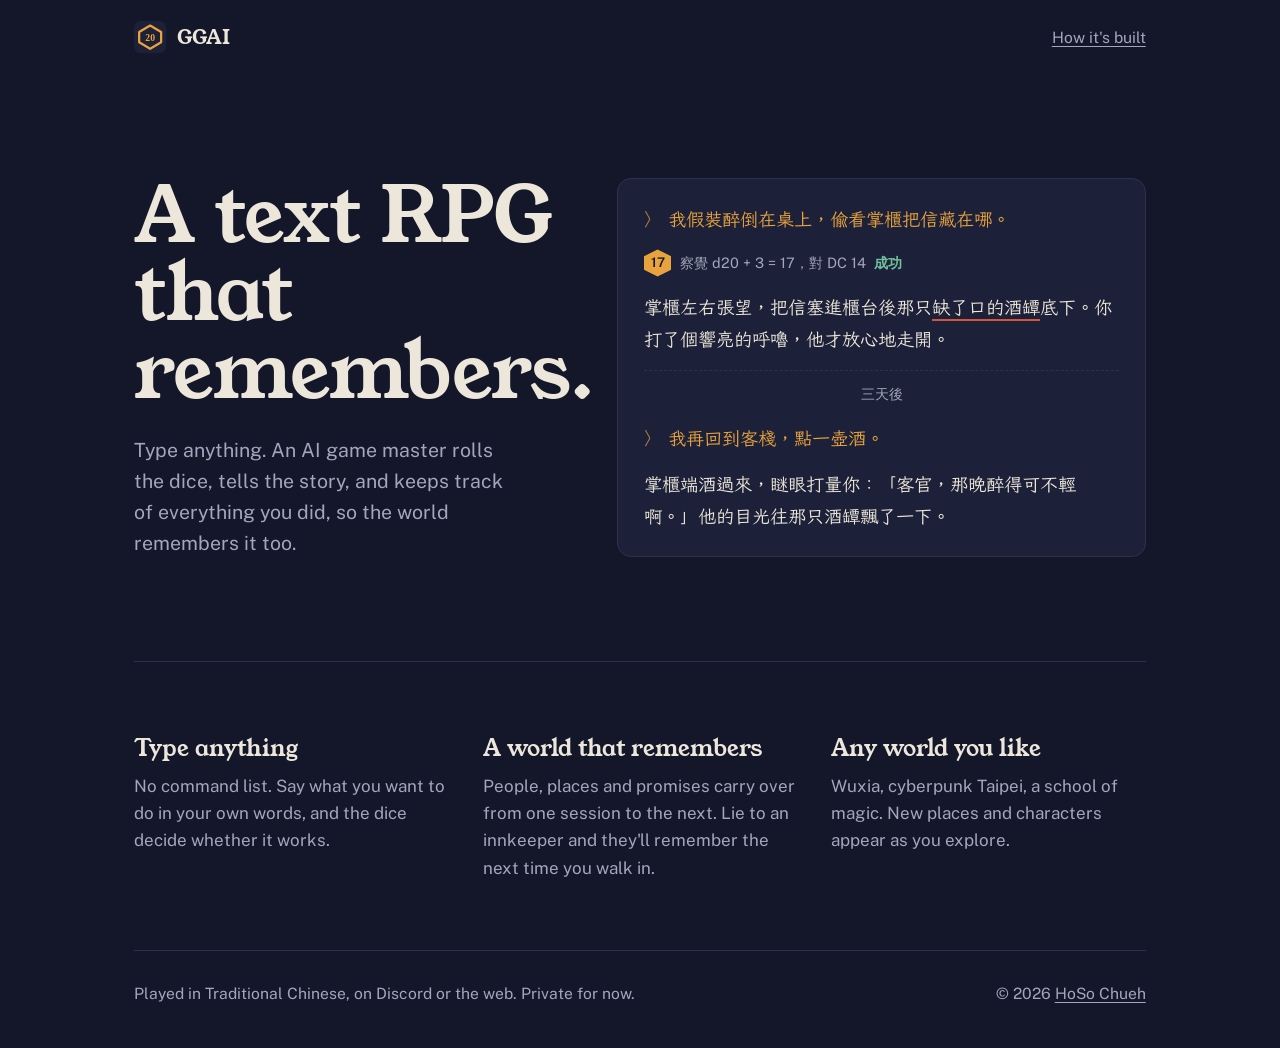
==== ggai/index.html @ babc4c61 "feat: GGAI product landing page Co-Authored-By: Claude Opus 5.5 <noreply@anthropic.com>" ====
<!DOCTYPE html>
<html lang="en">
<head>
  <meta charset="UTF-8" />
  <meta name="viewport" content="width=device-width, initial-scale=1.0" />
  <title>GGAI — a text RPG that remembers</title>
  <meta name="description" content="GGAI is a text RPG with an AI game master. Type anything, roll the dice, and play in a world that remembers what you did." />

  <link rel="preconnect" href="https://fonts.googleapis.com" />
  <link rel="preconnect" href="https://fonts.gstatic.com" crossorigin />
  <link href="https://fonts.googleapis.com/css2?family=Young+Serif&family=Public+Sans:wght@400;500;600&family=LXGW+WenKai+TC:wght@400;700&display=swap" rel="stylesheet" />
  <link rel="icon" href="data:image/svg+xml,<svg xmlns='http://www.w3.org/2000/svg' viewBox='0 0 100 100'><rect width='100' height='100' rx='22' fill='%23171A2E'/><path d='M50 14 84 34v32L50 86 16 66V34z' fill='none' stroke='%23E8A33D' stroke-width='7' stroke-linejoin='round'/><text x='50' y='62' font-size='30' font-family='serif' font-weight='700' text-anchor='middle' fill='%23E8A33D'>20</text></svg>" />

  <style>
    :root {
      --night:   #14172A;
      --panel:   #1C2038;
      --line:    #2C3150;
      --ink:     #ECE7DA;
      --soft:    #A3A6BC;
      --lantern: #E8A33D;
      --seal:    #D2553C;
      --jade:    #6FBF9A;

      --display: "Young Serif", Georgia, serif;
      --body:    "Public Sans", ui-sans-serif, system-ui, sans-serif;
      --story:   "LXGW WenKai TC", "Kaiti TC", "STKaiti", serif;
    }

    * { box-sizing: border-box; }
    html { font-size: 17px; color-scheme: dark; }
    body {
      margin: 0;
      background: var(--night);
      color: var(--ink);
      font-family: var(--body);
      line-height: 1.6;
      -webkit-font-smoothing: antialiased;
    }
    a { color: inherit; text-underline-offset: 3px; }
    :focus-visible { outline: 2px solid var(--lantern); outline-offset: 3px; border-radius: 4px; }

    .wrap { max-width: 62rem; margin: 0 auto; padding-inline: 1.25rem; }

    .bar {
      display: flex; align-items: center; justify-content: space-between;
      gap: 1rem; padding-block: 1.25rem;
    }
    .brand {
      display: flex; align-items: center; gap: 0.6rem;
      font-family: var(--display); font-size: 1.15rem; text-decoration: none;
    }
    .brand svg { width: 1.9rem; height: 1.9rem; flex: none; }
    .bar a.small { font-size: 0.92rem; color: var(--soft); }

    .hero {
      display: grid;
      grid-template-columns: minmax(0, 0.9fr) minmax(0, 1.1fr);
      align-items: center;
      gap: 3rem;
      padding-block: clamp(2.5rem, 8vw, 6rem);
    }
    h1, h2 { margin: 0; font-weight: 400; }
    h1 {
      font-family: var(--display);
      font-size: clamp(2.8rem, 7vw, 4.6rem);
      line-height: 1;
      letter-spacing: -0.01em;
      margin-bottom: 1.3rem;
    }
    .lede { font-size: 1.15rem; color: var(--soft); max-width: 32ch; margin: 0; }

    /* ---------- Play log ---------- */
    .log {
      background: var(--panel);
      border: 1px solid var(--line);
      border-radius: 14px;
      padding: 1.4rem 1.5rem;
      font-family: var(--story);
      font-size: 1.08rem;
      line-height: 1.75;
      margin: 0;
    }
    .log p { margin: 0; }
    .log p + p { margin-top: 0.85rem; }
    .log .you { color: var(--lantern); }
    .log .you::before { content: "〉"; margin-right: 0.35rem; opacity: 0.7; }
    .log .roll {
      font-family: var(--body);
      font-size: 0.85rem;
      color: var(--soft);
      display: flex; align-items: center; gap: 0.5rem;
    }
    .log .roll b { color: var(--jade); font-weight: 600; }
    .log .die {
      width: 1.6rem; height: 1.6rem; flex: none;
      display: inline-grid; place-items: center;
      font-weight: 600; font-size: 0.78rem; color: var(--night);
      background: var(--lantern);
      clip-path: polygon(50% 0, 100% 25%, 100% 75%, 50% 100%, 0 75%, 0 25%);
    }
    .log .later {
      font-family: var(--body);
      font-size: 0.8rem;
      color: var(--soft);
      text-align: center;
      border-top: 1px dashed var(--line);
      padding-top: 0.75rem;
    }
    .log mark { background: none; color: var(--ink); border-bottom: 2px solid var(--seal); }

    @media (prefers-reduced-motion: no-preference) {
      .log p { opacity: 0; animation: appear 0.6s ease-out forwards; }
      .log p:nth-child(1) { animation-delay: 0.3s; }
      .log p:nth-child(2) { animation-delay: 1.1s; }
      .log p:nth-child(3) { animation-delay: 1.8s; }
      .log p:nth-child(4) { animation-delay: 3.2s; }
      .log p:nth-child(5) { animation-delay: 3.9s; }
      .log p:nth-child(6) { animation-delay: 4.7s; }
    }
    @keyframes appear {
      from { opacity: 0; transform: translateY(6px); }
      to   { opacity: 1; transform: none; }
    }

    /* ---------- Features ---------- */
    .features {
      list-style: none; margin: 0; padding: clamp(2.5rem, 6vw, 4rem) 0;
      border-top: 1px solid var(--line);
      display: grid; grid-template-columns: repeat(3, minmax(0, 1fr));
      gap: 2rem;
    }
    .features h2 { font-family: var(--display); font-size: 1.35rem; margin-bottom: 0.4rem; }
    .features p { margin: 0; color: var(--soft); }

    footer {
      border-top: 1px solid var(--line);
      padding-block: 1.75rem 2.5rem;
      display: flex; justify-content: space-between; flex-wrap: wrap; gap: 0.75rem;
      color: var(--soft); font-size: 0.92rem;
    }

    @media (max-width: 760px) {
      .hero { grid-template-columns: 1fr; gap: 2.25rem; }
      .features { grid-template-columns: 1fr; gap: 1.75rem; }
    }
  </style>
</head>
<body>
  <header class="wrap bar">
    <a class="brand" href="/ggai/">
      <svg viewBox="0 0 100 100" aria-hidden="true"><rect width="100" height="100" rx="22" fill="#1C2038"/><path d="M50 14 84 34v32L50 86 16 66V34z" fill="none" stroke="#E8A33D" stroke-width="7" stroke-linejoin="round"/><text x="50" y="62" font-size="30" font-family="Georgia, serif" font-weight="700" text-anchor="middle" fill="#E8A33D">20</text></svg>
      GGAI
    </a>
    <a class="small" href="/projects/ggai.html">How it's built</a>
  </header>

  <main class="wrap">
    <section class="hero">
      <div>
        <h1>A text RPG that remembers.</h1>
        <p class="lede">Type anything. An AI game master rolls the dice, tells
          the story, and keeps track of everything you did, so the world
          remembers it too.</p>
      </div>

      <div class="log" lang="zh-Hant" role="img" aria-label="An example of play: the player pretends to be drunk to see where the innkeeper hides a letter, rolls a success, and three days later the innkeeper recognises them.">
        <p class="you">我假裝醉倒在桌上，偷看掌櫃把信藏在哪。</p>
        <p class="roll"><span class="die">17</span> 察覺 d20 + 3 = 17，對 DC 14 <b>成功</b></p>
        <p>掌櫃左右張望，把信塞進櫃台後那只<mark>缺了口的酒罈</mark>底下。你打了個響亮的呼嚕，他才放心地走開。</p>
        <p class="later">三天後</p>
        <p class="you">我再回到客棧，點一壺酒。</p>
        <p>掌櫃端酒過來，瞇眼打量你：「客官，那晚醉得可不輕啊。」他的目光往那只酒罈飄了一下。</p>
      </div>
    </section>

    <ul class="features">
      <li>
        <h2>Type anything</h2>
        <p>No command list. Say what you want to do in your own words, and the
          dice decide whether it works.</p>
      </li>
      <li>
        <h2>A world that remembers</h2>
        <p>People, places and promises carry over from one session to the
          next. Lie to an innkeeper and they'll remember the next time you
          walk in.</p>
      </li>
      <li>
        <h2>Any world you like</h2>
        <p>Wuxia, cyberpunk Taipei, a school of magic. New places and
          characters appear as you explore.</p>
      </li>
    </ul>

    <footer>
      <span>Played in Traditional Chinese, on Discord or the web. Private for now.</span>
      <span>© <span id="year"></span> <a href="/">HoSo Chueh</a></span>
    </footer>
  </main>

  <script src="/main.js"></script>
</body>
</html>
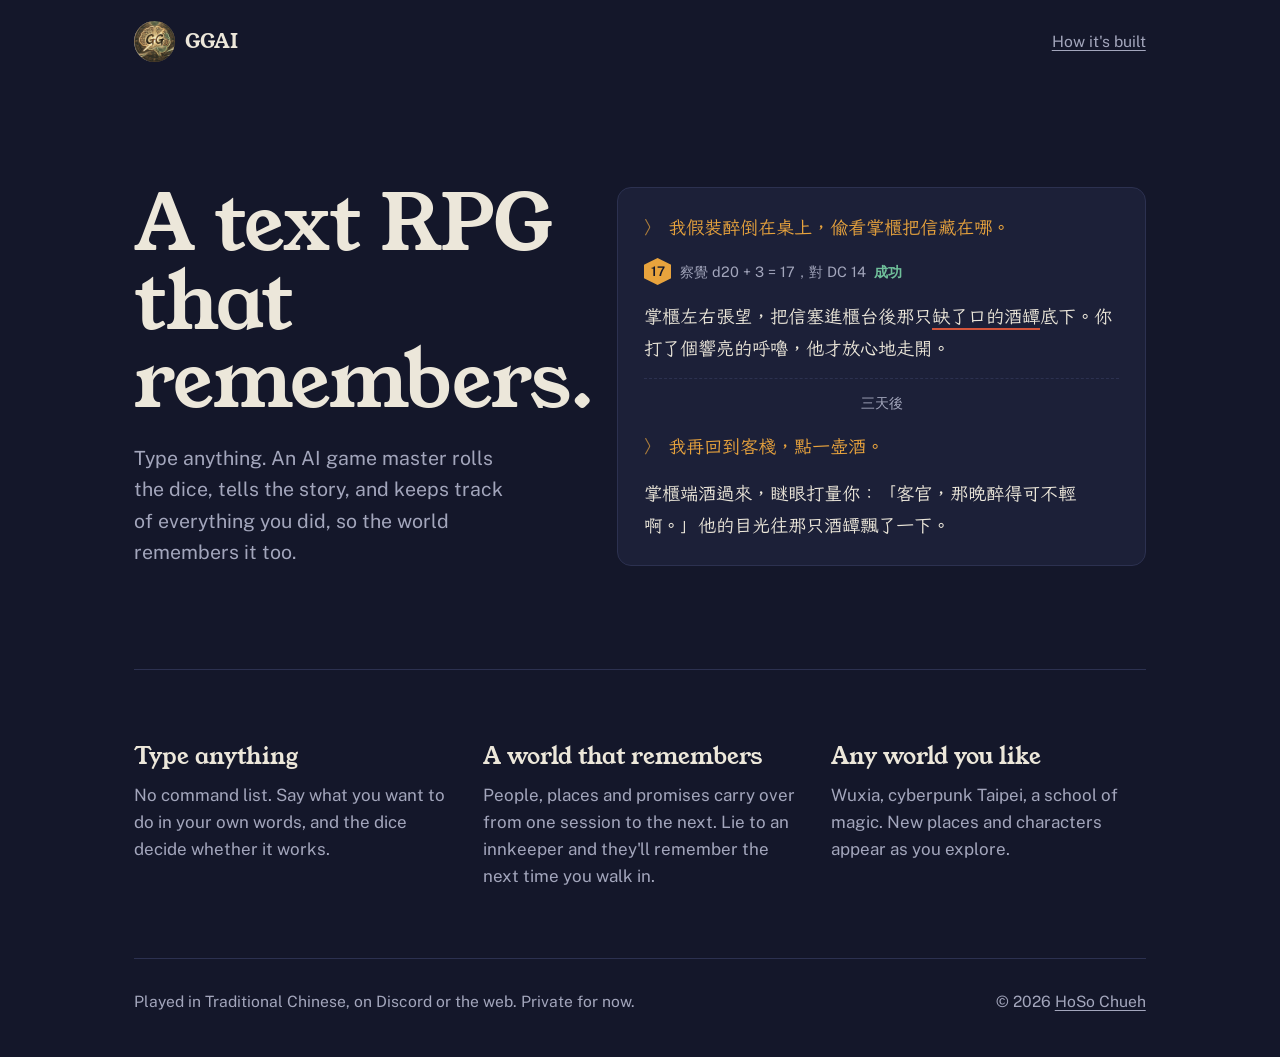
==== commit 36a5efe9: "feat: use GG medallion as GGAI icon Co-Authored-By: Claude Opus 5.5 <noreply@anthropic.com>" ====
--- a/ggai/index.html
+++ b/ggai/index.html
@@ -9,7 +9,7 @@
   <link rel="preconnect" href="https://fonts.googleapis.com" />
   <link rel="preconnect" href="https://fonts.gstatic.com" crossorigin />
   <link href="https://fonts.googleapis.com/css2?family=Young+Serif&family=Public+Sans:wght@400;500;600&family=LXGW+WenKai+TC:wght@400;700&display=swap" rel="stylesheet" />
-  <link rel="icon" href="data:image/svg+xml,<svg xmlns='http://www.w3.org/2000/svg' viewBox='0 0 100 100'><rect width='100' height='100' rx='22' fill='%23171A2E'/><path d='M50 14 84 34v32L50 86 16 66V34z' fill='none' stroke='%23E8A33D' stroke-width='7' stroke-linejoin='round'/><text x='50' y='62' font-size='30' font-family='serif' font-weight='700' text-anchor='middle' fill='%23E8A33D'>20</text></svg>" />
+  <link rel="icon" type="image/png" href="/ggai/favicon.png" />
 
   <style>
     :root {
@@ -50,7 +50,7 @@
       display: flex; align-items: center; gap: 0.6rem;
       font-family: var(--display); font-size: 1.15rem; text-decoration: none;
     }
-    .brand svg { width: 1.9rem; height: 1.9rem; flex: none; }
+    .brand img { width: 2.4rem; height: 2.4rem; flex: none; border-radius: 50%; }
     .bar a.small { font-size: 0.92rem; color: var(--soft); }
 
     .hero {
@@ -149,7 +149,7 @@
 <body>
   <header class="wrap bar">
     <a class="brand" href="/ggai/">
-      <svg viewBox="0 0 100 100" aria-hidden="true"><rect width="100" height="100" rx="22" fill="#1C2038"/><path d="M50 14 84 34v32L50 86 16 66V34z" fill="none" stroke="#E8A33D" stroke-width="7" stroke-linejoin="round"/><text x="50" y="62" font-size="30" font-family="Georgia, serif" font-weight="700" text-anchor="middle" fill="#E8A33D">20</text></svg>
+      <img src="/ggai/icon.png" alt="" width="40" height="40" />
       GGAI
     </a>
     <a class="small" href="/projects/ggai.html">How it's built</a>
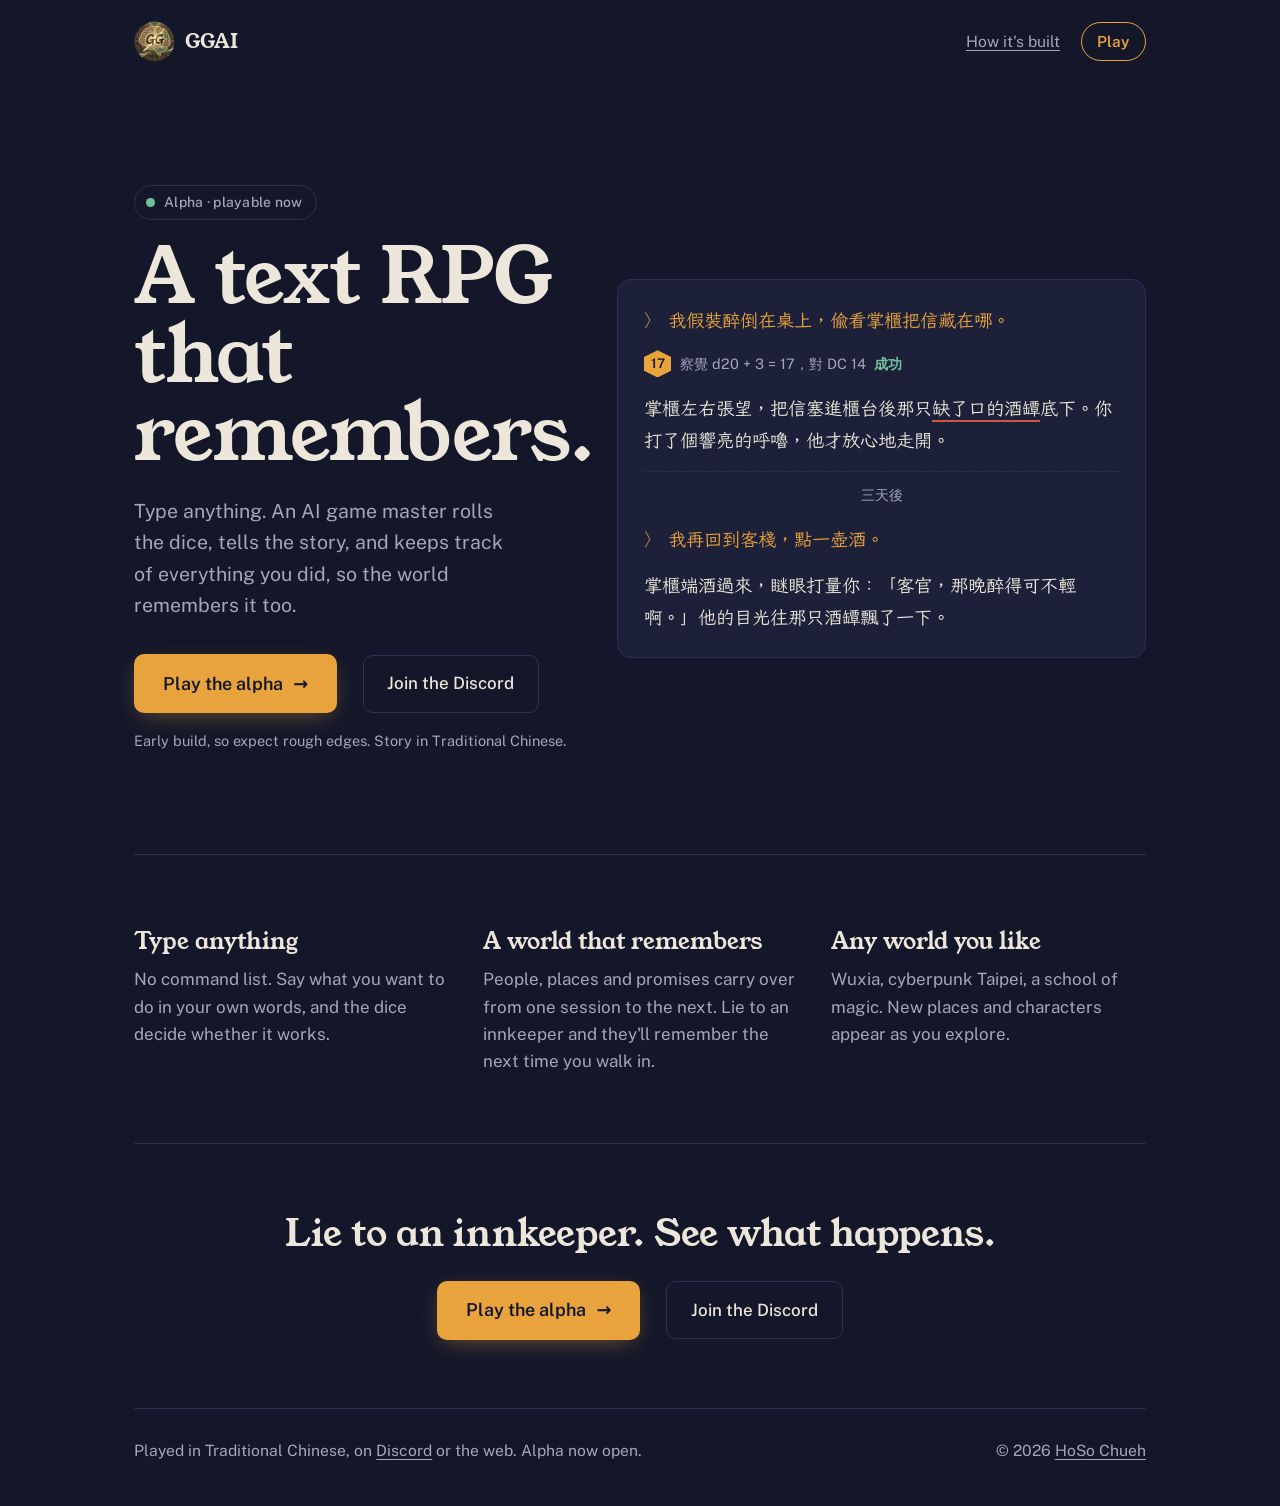
==== commit de11a181: "feat: add alpha play and Discord CTAs to GGAI product page Co-Authored-By: Claude Sonnet 5.5 <norepl" ====
--- a/ggai/index.html
+++ b/ggai/index.html
@@ -71,6 +71,64 @@
     .lede { font-size: 1.15rem; color: var(--soft); max-width: 32ch; margin: 0; }
 
     /* ---------- Play log ---------- */
+    /* ---------- CTA ---------- */
+    .eyebrow {
+      display: inline-flex; align-items: center; gap: 0.55rem;
+      margin: 0 0 1.1rem; padding: 0.3rem 0.8rem 0.3rem 0.65rem;
+      border: 1px solid var(--line); border-radius: 999px;
+      font-size: 0.82rem; font-weight: 500; letter-spacing: 0.02em; color: var(--soft);
+    }
+    .eyebrow::before {
+      content: ""; width: 0.5rem; height: 0.5rem; border-radius: 50%;
+      background: var(--jade); box-shadow: 0 0 0 0 rgba(111,191,154,0.5);
+    }
+    @media (prefers-reduced-motion: no-preference) {
+      .eyebrow::before { animation: pulse 2.4s ease-out infinite; }
+    }
+    @keyframes pulse {
+      70%  { box-shadow: 0 0 0 0.5rem rgba(111,191,154,0); }
+      100% { box-shadow: 0 0 0 0 rgba(111,191,154,0); }
+    }
+
+    .actions { display: flex; align-items: center; flex-wrap: wrap; gap: 0.75rem 1.5rem; margin-top: 2rem; }
+    .cta {
+      display: inline-flex; align-items: center; gap: 0.6rem;
+      padding: 0.9rem 1.7rem; border-radius: 10px;
+      background: var(--lantern); color: var(--night);
+      font-weight: 600; font-size: 1.05rem; text-decoration: none;
+      box-shadow: 0 6px 24px -8px rgba(232,163,61,0.55);
+      transition: transform 0.15s, background 0.15s, box-shadow 0.15s;
+    }
+    .cta span { transition: transform 0.15s; }
+    .cta:hover { background: #F0B457; transform: translateY(-2px); box-shadow: 0 10px 28px -8px rgba(232,163,61,0.7); }
+    .cta:hover span { transform: translateX(3px); }
+    .cta:active { transform: none; }
+    .ghost {
+      display: inline-flex; align-items: center; justify-content: center;
+      padding: 0.85rem 1.4rem; border-radius: 10px;
+      border: 1px solid var(--line); color: var(--ink);
+      font-weight: 500; font-size: 1rem; text-decoration: none;
+      transition: border-color 0.15s, background 0.15s;
+    }
+    .ghost:hover { border-color: var(--soft); background: var(--panel); }
+    .fine { margin: 0.9rem 0 0; font-size: 0.85rem; color: var(--soft); }
+
+    .closer {
+      text-align: center;
+      padding: clamp(2.5rem, 6vw, 4rem) 1.25rem;
+      border-top: 1px solid var(--line);
+    }
+    .closer h2 { font-family: var(--display); font-size: clamp(1.6rem, 4vw, 2.2rem); line-height: 1.15; }
+    .closer .actions { justify-content: center; margin-top: 1.5rem; }
+
+    .bar .nav-play {
+      font-size: 0.9rem; font-weight: 600; text-decoration: none;
+      color: var(--lantern); border: 1px solid var(--lantern);
+      padding: 0.35rem 0.9rem; border-radius: 999px;
+    }
+    .bar .nav-play:hover { background: var(--lantern); color: var(--night); }
+    .bar nav { display: flex; align-items: center; gap: 1.25rem; }
+
     .log {
       background: var(--panel);
       border: 1px solid var(--line);
@@ -141,6 +199,8 @@
     }
 
     @media (max-width: 760px) {
+      .cta { width: 100%; justify-content: center; }
+      .ghost { width: 100%; }
       .hero { grid-template-columns: 1fr; gap: 2.25rem; }
       .features { grid-template-columns: 1fr; gap: 1.75rem; }
     }
@@ -152,16 +212,25 @@
       <img src="/ggai/icon.png" alt="" width="40" height="40" />
       GGAI
     </a>
-    <a class="small" href="/projects/ggai.html">How it's built</a>
+    <nav>
+      <a class="small" href="/projects/ggai.html">How it's built</a>
+      <a class="nav-play" href="https://alpha.itshoso.com/">Play</a>
+    </nav>
   </header>
 
   <main class="wrap">
     <section class="hero">
       <div>
+        <p class="eyebrow">Alpha · playable now</p>
         <h1>A text RPG that remembers.</h1>
         <p class="lede">Type anything. An AI game master rolls the dice, tells
           the story, and keeps track of everything you did, so the world
           remembers it too.</p>
+        <div class="actions">
+          <a class="cta" href="https://alpha.itshoso.com/">Play the alpha <span aria-hidden="true">→</span></a>
+          <a class="ghost" href="https://discord.gg/SNNbTzK6Ga">Join the Discord</a>
+        </div>
+        <p class="fine">Early build, so expect rough edges. Story in Traditional Chinese.</p>
       </div>
 
       <div class="log" lang="zh-Hant" role="img" aria-label="An example of play: the player pretends to be drunk to see where the innkeeper hides a letter, rolls a success, and three days later the innkeeper recognises them.">
@@ -193,8 +262,16 @@
       </li>
     </ul>
 
+    <section class="closer">
+      <h2>Lie to an innkeeper. See what happens.</h2>
+      <div class="actions">
+        <a class="cta" href="https://alpha.itshoso.com/">Play the alpha <span aria-hidden="true">→</span></a>
+        <a class="ghost" href="https://discord.gg/SNNbTzK6Ga">Join the Discord</a>
+      </div>
+    </section>
+
     <footer>
-      <span>Played in Traditional Chinese, on Discord or the web. Private for now.</span>
+      <span>Played in Traditional Chinese, on <a href="https://discord.gg/SNNbTzK6Ga">Discord</a> or the web. Alpha now open.</span>
       <span>© <span id="year"></span> <a href="/">HoSo Chueh</a></span>
     </footer>
   </main>
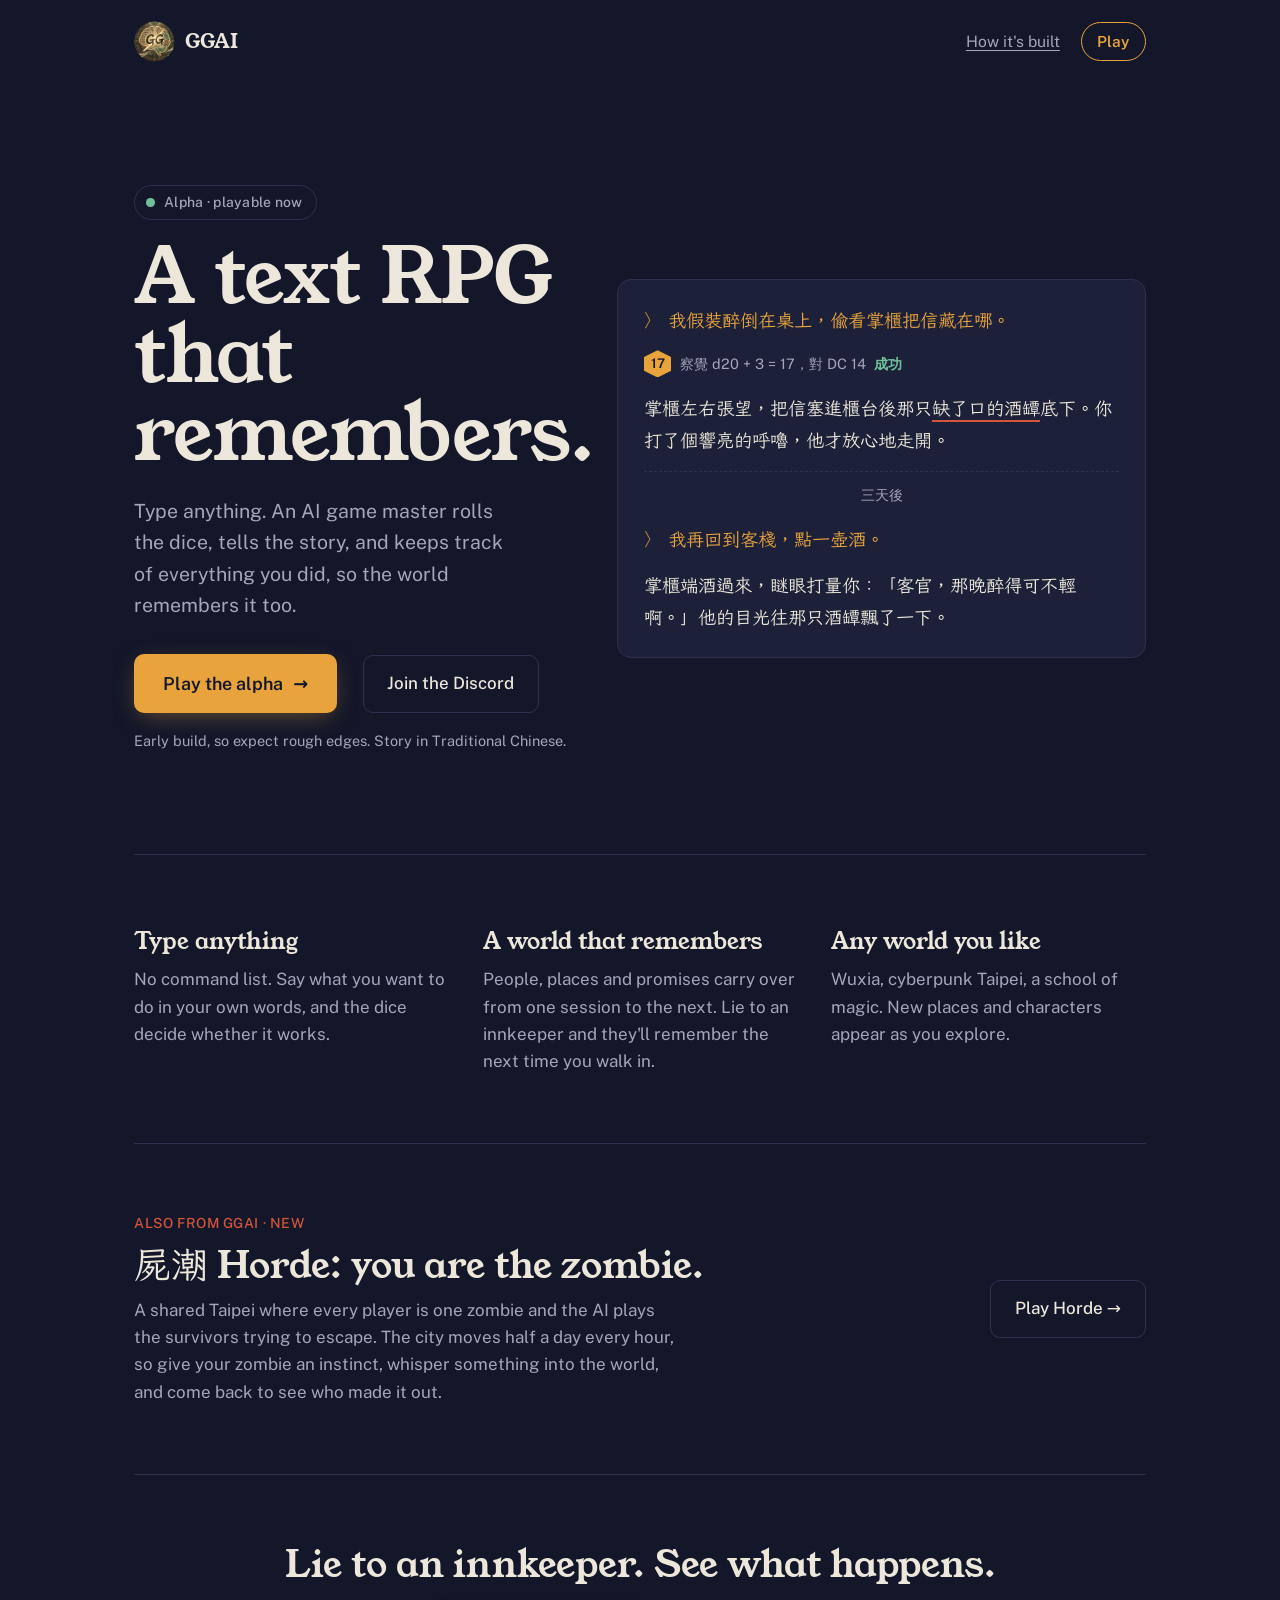
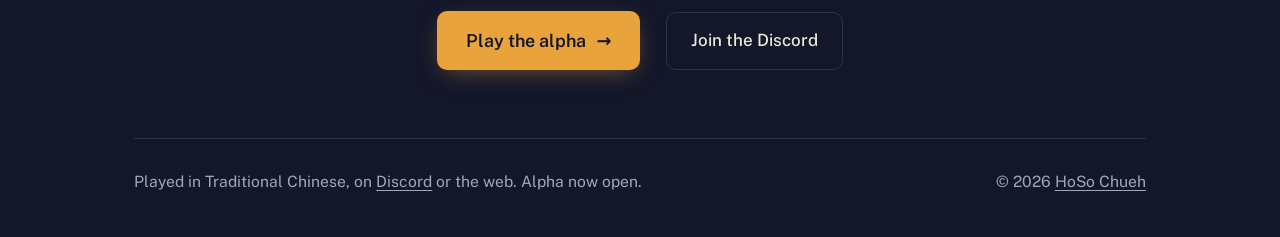
==== commit 73e378b3: "feat: add Horde to GGAI pages and expand AI project details Co-Authored-By: Claude Opus 5.5 <noreply" ====
--- a/ggai/index.html
+++ b/ggai/index.html
@@ -191,6 +191,19 @@
     .features h2 { font-family: var(--display); font-size: 1.35rem; margin-bottom: 0.4rem; }
     .features p { margin: 0; color: var(--soft); }
 
+    /* ---------- Second game ---------- */
+    .sibling {
+      border-top: 1px solid var(--line);
+      padding-block: clamp(2.5rem, 6vw, 4rem);
+      display: grid; grid-template-columns: minmax(0, 1fr) auto;
+      align-items: center; gap: 1.5rem 3rem;
+    }
+    .sibling .tag { margin: 0 0 0.5rem; font-size: 0.82rem; font-weight: 500; letter-spacing: 0.04em; text-transform: uppercase; color: var(--seal); }
+    .sibling h2 { font-family: var(--display); font-size: clamp(1.6rem, 4vw, 2.2rem); line-height: 1.15; margin-bottom: 0.6rem; }
+    .sibling h2 span { font-family: var(--story); }
+    .sibling p { margin: 0; color: var(--soft); max-width: 54ch; }
+    .sibling .ghost { white-space: nowrap; }
+
     footer {
       border-top: 1px solid var(--line);
       padding-block: 1.75rem 2.5rem;
@@ -203,6 +216,7 @@
       .ghost { width: 100%; }
       .hero { grid-template-columns: 1fr; gap: 2.25rem; }
       .features { grid-template-columns: 1fr; gap: 1.75rem; }
+      .sibling { grid-template-columns: 1fr; }
     }
   </style>
 </head>
@@ -262,6 +276,18 @@
       </li>
     </ul>
 
+    <section class="sibling">
+      <div>
+        <p class="tag">Also from GGAI · new</p>
+        <h2><span lang="zh-Hant">屍潮</span> Horde: you are the zombie.</h2>
+        <p>A shared Taipei where every player is one zombie and the AI plays the
+          survivors trying to escape. The city moves half a day every hour,
+          so give your zombie an instinct, whisper something into the world,
+          and come back to see who made it out.</p>
+      </div>
+      <a class="ghost" href="https://horde.itshoso.com/">Play Horde →</a>
+    </section>
+
     <section class="closer">
       <h2>Lie to an innkeeper. See what happens.</h2>
       <div class="actions">
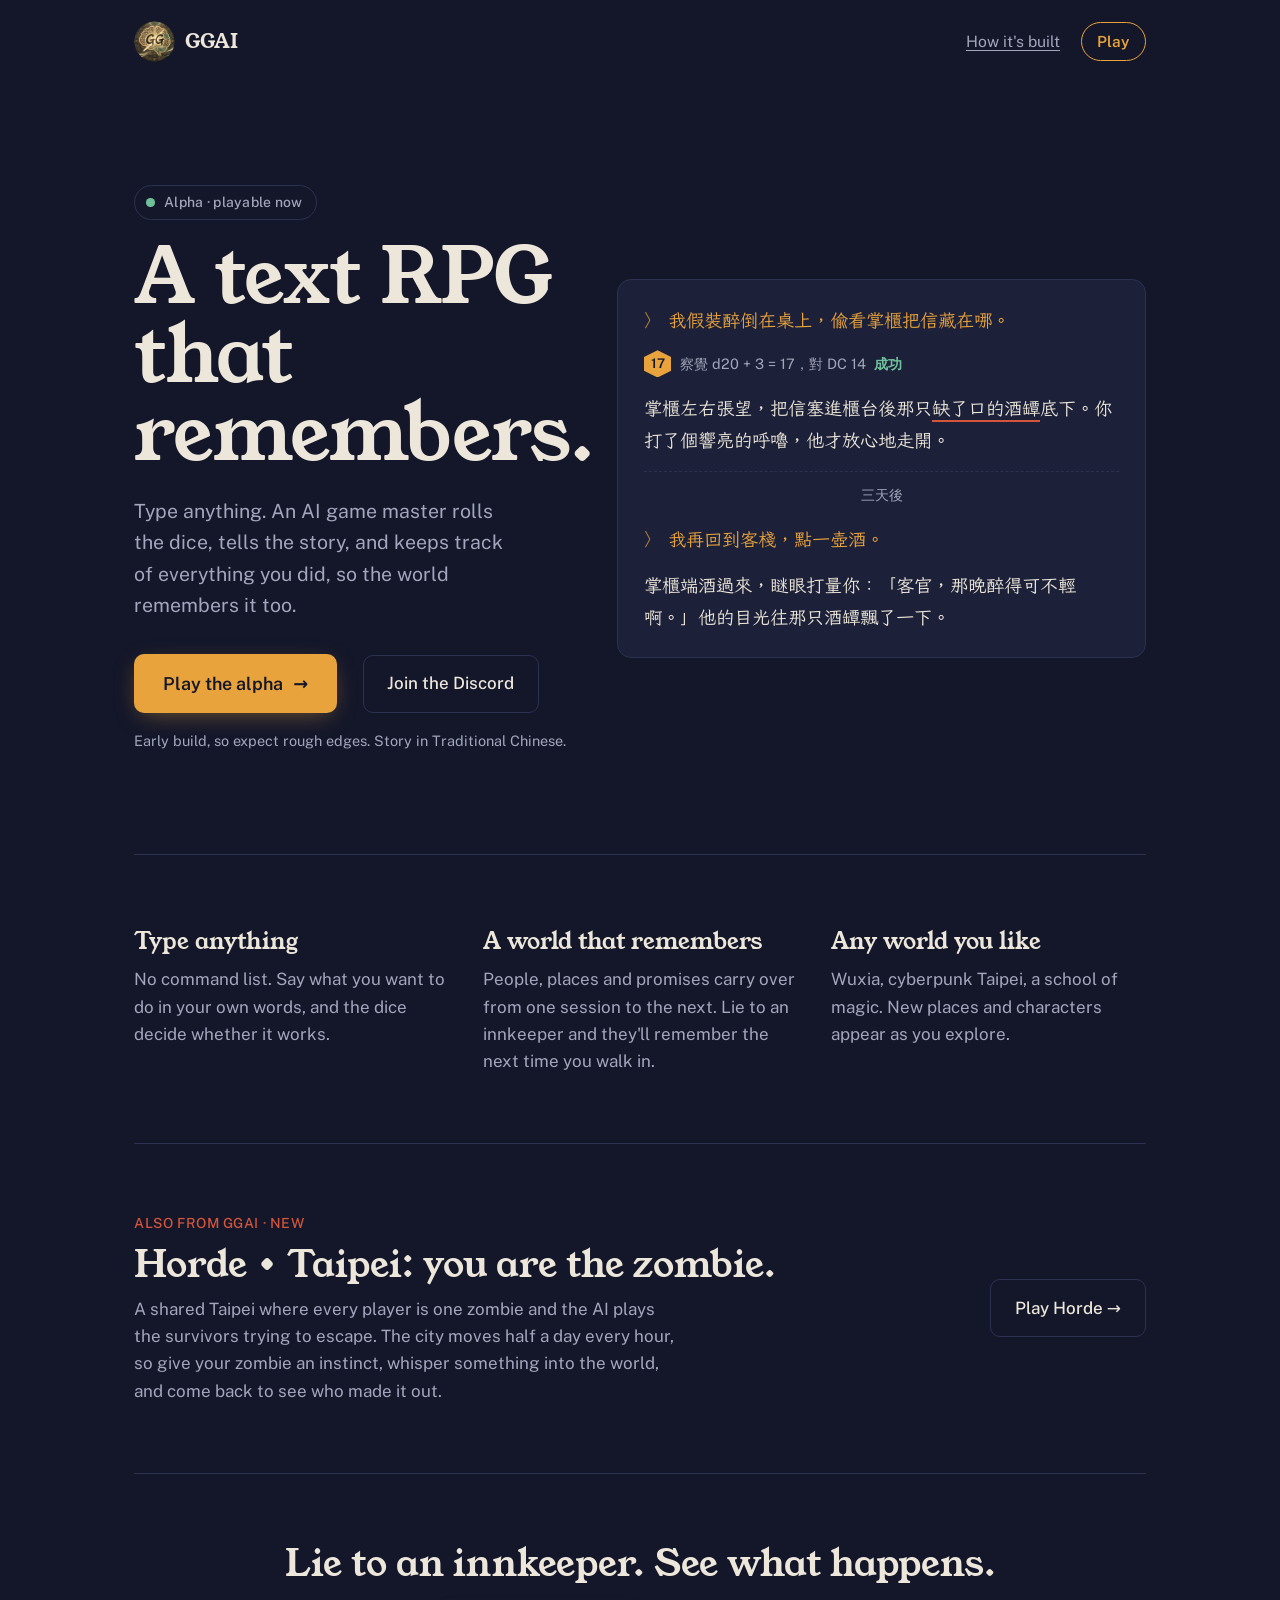
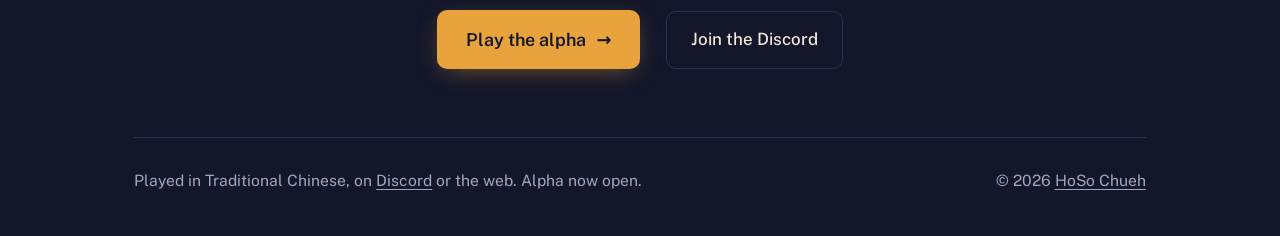
==== commit fd27b109: "fix: call the second GGAI game Horde • Taipei Co-Authored-By: Claude Opus 5.5 <noreply@anthropic.com" ====
--- a/ggai/index.html
+++ b/ggai/index.html
@@ -200,7 +200,6 @@
     }
     .sibling .tag { margin: 0 0 0.5rem; font-size: 0.82rem; font-weight: 500; letter-spacing: 0.04em; text-transform: uppercase; color: var(--seal); }
     .sibling h2 { font-family: var(--display); font-size: clamp(1.6rem, 4vw, 2.2rem); line-height: 1.15; margin-bottom: 0.6rem; }
-    .sibling h2 span { font-family: var(--story); }
     .sibling p { margin: 0; color: var(--soft); max-width: 54ch; }
     .sibling .ghost { white-space: nowrap; }
 
@@ -279,7 +278,7 @@
     <section class="sibling">
       <div>
         <p class="tag">Also from GGAI · new</p>
-        <h2><span lang="zh-Hant">屍潮</span> Horde: you are the zombie.</h2>
+        <h2>Horde • Taipei: you are the zombie.</h2>
         <p>A shared Taipei where every player is one zombie and the AI plays the
           survivors trying to escape. The city moves half a day every hour,
           so give your zombie an instinct, whisper something into the world,
